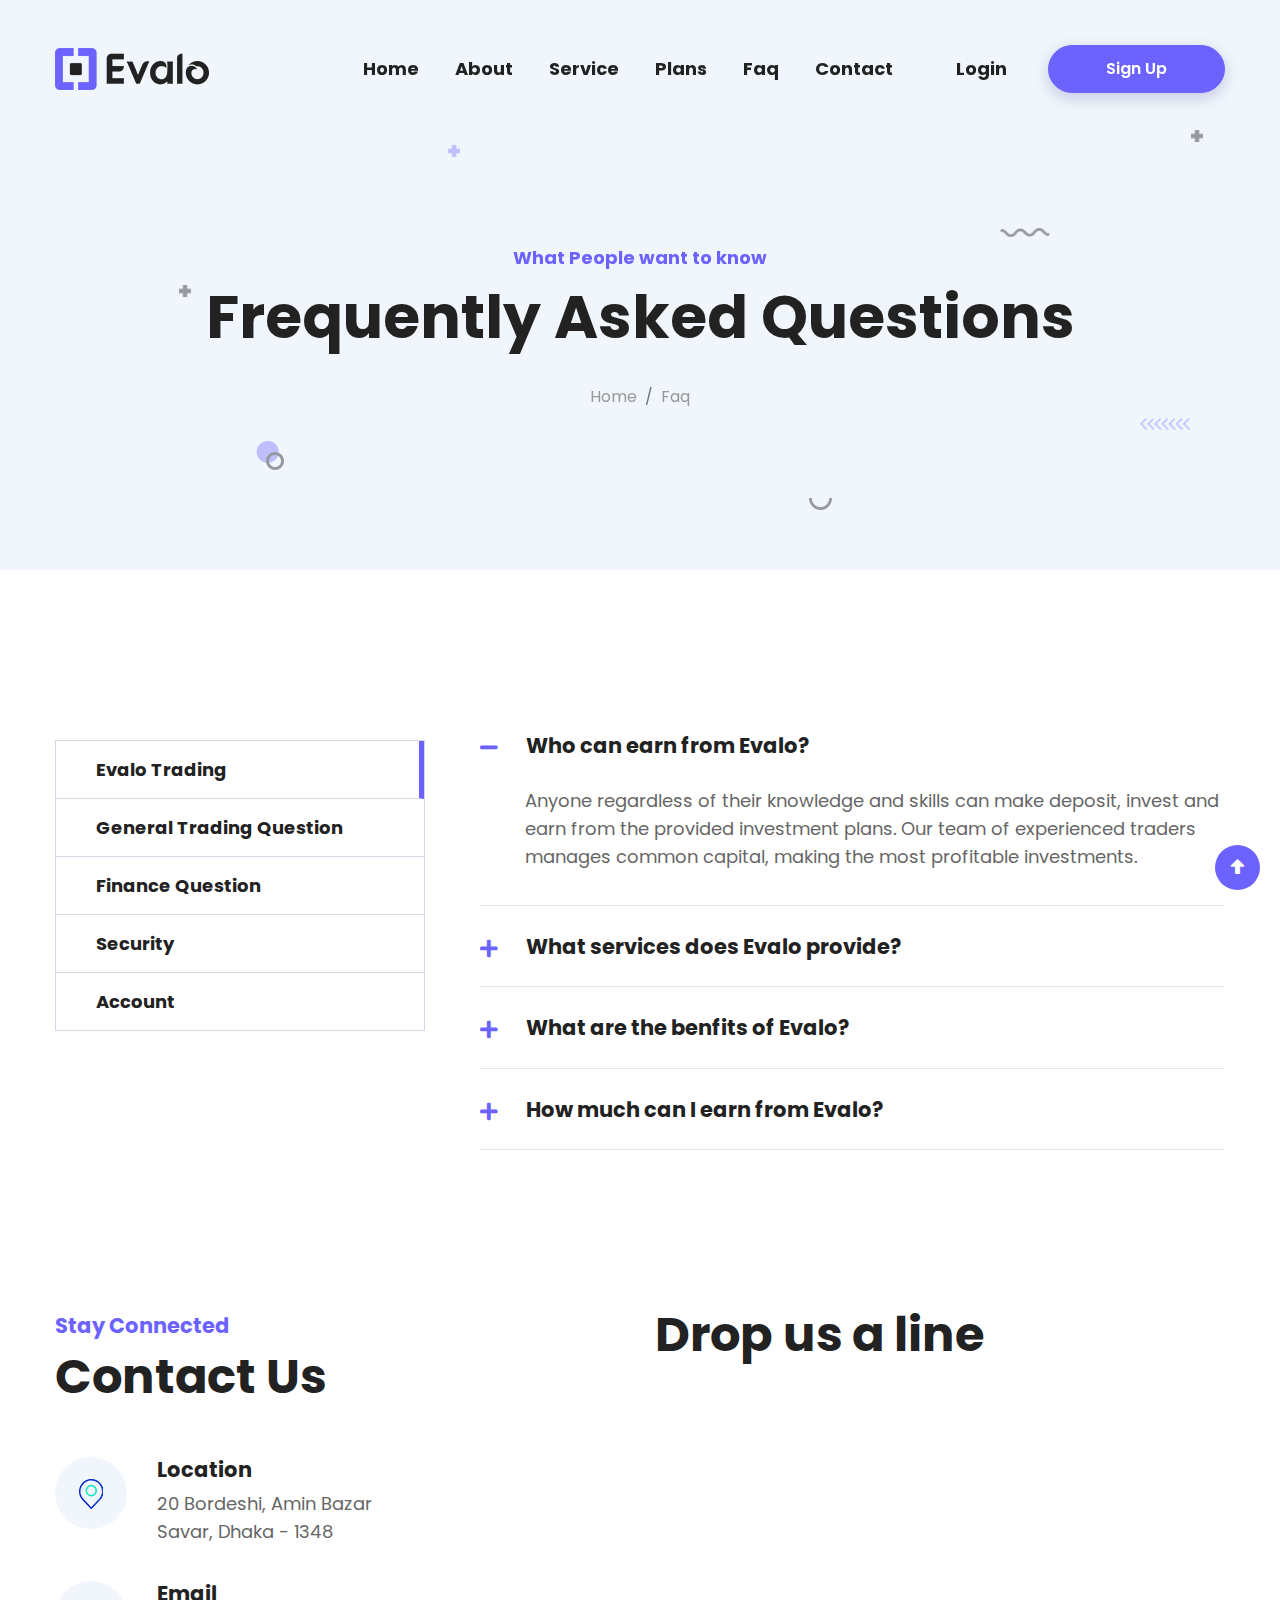
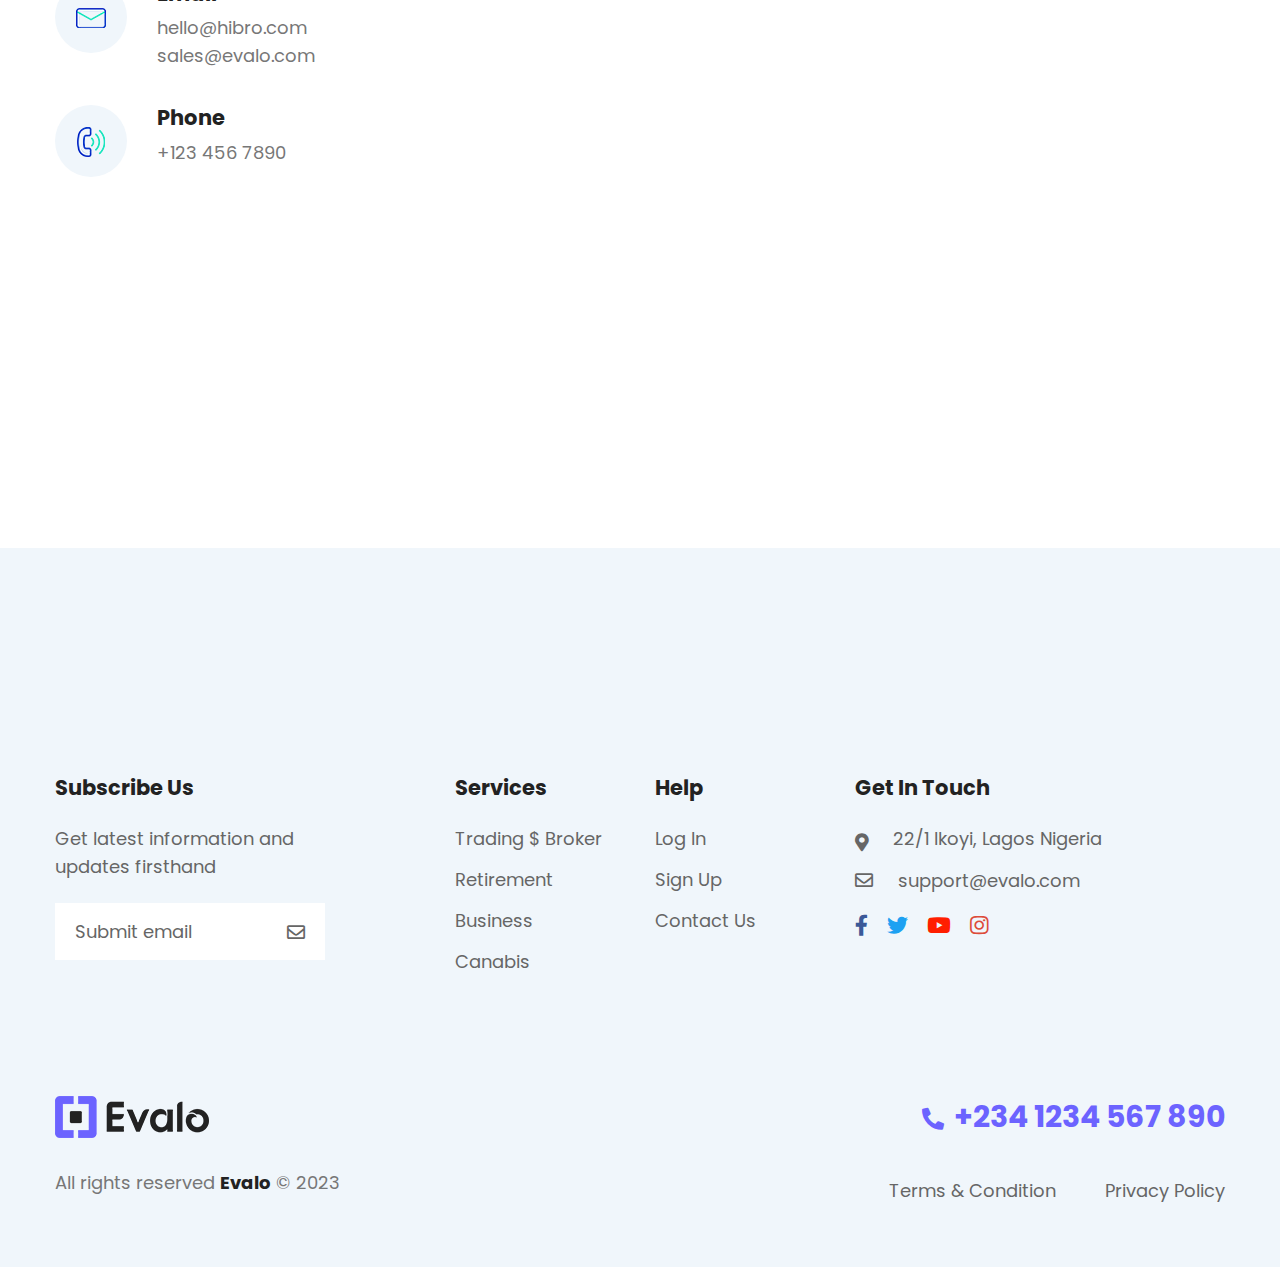
==== faq.html @ d66e5e94 "Initial commit" ====
<!DOCTYPE html>
<html class="no-js" lang="zxx">
  <head>
    <meta charset="utf-8" />
    <meta http-equiv="x-ua-compatible" content="ie=edge" />
    <title>Evalo | Minimal Saas Startup and Agency HTML Template</title>
    <meta name="description" content="" />
    <meta name="viewport" content="width=device-width, initial-scale=1" />
    <link rel="shortcut icon" href="images/logo/favicon.png" type="image/x-icon" />

    <!-- All css here -->
    <link rel="stylesheet" href="css/bootstrap.min.css" />
    <link rel="stylesheet" href="css/fontawesome-all.min.css" />
    <link rel="stylesheet" href="css/flaticon.css" />
    <link rel="stylesheet" href="css/animate.css" />
    <link rel="stylesheet" href="css/aos.css" />
    <link rel="stylesheet" href="css/slick.css" />
    <link rel="stylesheet" href="css/jquery.fancybox.min.css" />
    <link rel="stylesheet" href="css/meanmenu.css" />
    <link rel="stylesheet" href="css/all-animations.css" />
    <link rel="stylesheet" href="css/default.css" />
    <link rel="stylesheet" href="css/style.css" />
    <link rel="stylesheet" href="css/responsive.css" />
  </head>
  <body>
    <!--  ====== preloader=============================================  -->
    <div id="preloader">
      <div id="loading">
        <div id="loading-center">
          <div id="loading-center-absolute">
            <div class="object" id="object_one"></div>
            <div class="object" id="object_two"></div>
            <div class="object" id="object_three"></div>
          </div>
        </div>
      </div>
    </div>

    <!--  ====== header-area-start=======================================  -->
    <header>
      <div id="header-sticky" class="transparent-header home6 header-area">
        <div class="header">
          <div class="container">
            <div class="row align-items-center justify-content-between position-relative">
              <div class="col-xl-2 col-lg-2 col-md-3 col-sm-5 col-6">
                <div class="logo">
                  <a href="index.html" class="d-block"><img src="images/logo/logo.png" alt="Evalo" /></a>
                </div>
              </div>
              <div
                class="col-xl-7 col-lg-7 col-md-1 col-sm-1 col-1 d-none d-lg-flex justify-content-end position-static"
              >
                <div class="main-menu">
                  <nav id="mobile-menu">
                    <ul class="d-block">
                      <li class="full-mega-menu-position">
                        <a href="index.html">Home</a>
                      </li>
                      <li><a href="about-us.html">About</a></li>
                      <li>
                        <a href="service.html">Service</a>
                      </li>
                      <li><a href="plans.html">Plans</a></li>

                      <li><a href="faq.html">Faq</a></li>

                      <li><a href="contact-us.html">Contact</a></li>
                    </ul>
                  </nav>
                </div>
              </div>
              <div class="col-xl-3 col-lg-3 col-md-6 col-sm-6 col-4 pl-lg-0 pl-xl-3">
                <div class="header-right d-flex align-items-center justify-content-lg-between justify-content-end">
                  <ul class="header-login d-none d-lg-block">
                    <li>
                      <a
                        class="black-color f-700 black-color"
                        href="login.html"
                        data-toggle="tooltip"
                        data-selector="true"
                        data-placement="bottom"
                        title="Login / Register"
                      >
                        Login</a
                      >
                    </li>
                  </ul>
                  <div class="my-btn ml-20 d-none d-sm-block">
                    <a href="sign-up.html" class="btn theme-bg text-capitalize">Sign Up</a>
                  </div>
                  <div class="d-block d-lg-none pl-20">
                    <a class="mobile-menubar theme-color" href="javascript:void(0);"><i class="far fa-bars"></i></a>
                  </div>
                </div>
              </div>
            </div>
          </div>
        </div>
      </div>
    </header>

    <!--  ====== header extra info start================================== -->

    <div class="side-mobile-menu white-bg pt-10 pb-30 pl-35 pr-30 pb-100">
      <div class="w-100">
        <div class="close-icon d-inline-block float-right clear-both mt-15 mb-10">
          <a href="javascript:void(0);"
            ><span class="icon-clear theme-color"><i class="fa fa-times"></i></span
          ></a>
        </div>
      </div>

      <div class="side-menu-search header-search-content mt-100 pr-15">
        <form action="#" class="position-relative">
          <input class="w-100 rounded-0 pb-2" type="text" placeholder="Type Keyword..." />
          <a class="position-absolute right-0 top-0 dark-black-color d-block" href="#"><i class="fas fa-search"></i></a>
        </form>
      </div>

      <div class="mobile-menu mt-10 w-100"></div>

      <ul class="social-link pt-50 clear-both">
        <li class="d-inline-block">
          <a class="facebook-color text-center pr-15 d-inline-block transition-3" href="#"
            ><i class="fab fa-facebook-f"></i
          ></a>
        </li>
        <li class="d-inline-block">
          <a class="twitter-color text-center pr-15 d-inline-block transition-3" href="#"
            ><i class="fab fa-twitter"></i
          ></a>
        </li>
        <li class="d-inline-block">
          <a class="google-plus-color text-center pr-15 d-inline-block transition-3" href="#"
            ><i class="fab fa-google-plus-g"></i
          ></a>
        </li>
        <li class="d-inline-block">
          <a class="linked-in-color text-center d-inline-block transition-3" href="#"
            ><i class="fab fa-linkedin-in"></i
          ></a>
        </li>
      </ul>

      <div class="mobile-phone-contact phone-contact mt-150 mb-25">
        <h6 class="f-700 mb-0">Call Us</h6>
        <a class="theme-color f-700" href="tell:+8801234567890">+8801234567890</a>
      </div>

      <div class="mobile-subscribe pb-125">
        <h6 class="f-700 mb-1">Subscribe to Our Newsletter</h6>
        <form action="#">
          <div class="subscribe-info mt-10 position-relative">
            <input
              class="sub-name form-control border-0 pl-20 pt-15 pb-15 pr-10 primary-bg secondary-color rounded-0"
              type="email"
              name="email"
              id="m-email"
              placeholder="Submit email"
            />
            <span class="secondary-color d-inline-block position-absolute pointer"
              ><i class="far fa-envelope"></i
            ></span>
          </div>
        </form>
      </div>
    </div>
    <div class="body-overlay"></div>

    <div class="header-search-details text-center white-bg pt-55 pl-60 pr-60">
      <div class="close-icon float-right">
        <a href="javascript:void(0);" class="dark-black-color"><i class="fa fa-times"></i></a>
      </div>
      <div class="header-search-content container mt-100">
        <h3 class="f-700 pb-50">Search</h3>
        <form action="#" class="position-relative mt-200">
          <input class="w-100 rounded-0 pb-20" type="text" placeholder="Type Keyword..." />
          <a class="position-absolute right-0 top-0 dark-black-color d-block" href="#"><i class="fas fa-search"></i></a>
        </form>
      </div>
    </div>

    <main>
      <!-- ======slider-area-start=========================================== -->
      <div class="slider-area position-relative primary-bg">
        <div id="scene" class="position-absolute w-100 h-100">
          <img
            data-depth="0.20"
            class="shape page-shape-1 d-none d-lg-inline-block s-shape"
            src="images/slider/page-shape/page-shape1.png"
            alt="#"
          />
          <img
            data-depth="0.20"
            class="shape page-shape-2 d-none d-lg-inline-block s-shape"
            src="images/slider/page-shape/page-shape2.png"
            alt="#"
          />
          <img
            data-depth="0.20"
            class="shape page-shape-3 d-none d-lg-inline-block"
            src="images/slider/page-shape/page-shape3.png"
            alt="#"
          />
          <img
            data-depth="0.20"
            class="shape page-shape-4 d-none d-lg-inline-block"
            src="images/slider/page-shape/page-shape4.png"
            alt="#"
          />
          <img
            data-depth="0.20"
            class="shape page-shape-5 d-none d-lg-inline-block bounce-animate2"
            src="images/slider/page-shape/page-shape5.png"
            alt="#"
          />
          <img
            data-depth="0.20"
            class="shape page-shape-6 d-none d-lg-inline-block bounce-animate"
            src="images/slider/page-shape/page-shape6.png"
            alt="#"
          />
          <img
            data-depth="0.20"
            class="shape page-shape-7 d-none d-lg-inline-block s-shape"
            src="images/slider/page-shape/page-shape1.png"
            alt="#"
          />
        </div>
        <!-- /shape-slider -->

        <div class="single-page page-height d-flex align-items-center">
          <div class="container">
            <div class="row">
              <div
                class="col-xl-12 col-lg-12 col-md-12 col-sm-12 col-12 d-flex align-items-center justify-content-center"
              >
                <div class="page-title mt-110 text-center">
                  <span class="theme-color f-700">What People want to know</span>
                  <h1 class="text-capitalize f-700 mt-10 mb-20">Frequently Asked Questions</h1>
                  <nav aria-label="breadcrumb">
                    <ol class="breadcrumb justify-content-center bg-transparent">
                      <li class="breadcrumb-item"><a class="secondary-color3" href="index.html">Home</a></li>
                      <li class="breadcrumb-item active text-capitalize secondary-color3" aria-current="page">faq</li>
                    </ol>
                  </nav>
                </div>
              </div>
            </div>
          </div>
        </div>
      </div>

      <!-- ====== faq-page-area-start============================================ -->
      <div class="faq-page-area pt-135 mb-140 over-hidden">
        <div class="container">
          <div class="row">
            <div class="col-xl-4 col-lg-5 col-md-12 col-sm-12 col-12">
              <div class="faq-content mt-35 mb-60">
                <div
                  class="nav nav-pills flex-column faq-nav primary-border"
                  id="faq-tabs"
                  role="tablist"
                  aria-orientation="vertical"
                >
                  <a
                    href="#tab1"
                    class="nav-link active"
                    data-toggle="pill"
                    role="tab"
                    aria-controls="tab1"
                    aria-selected="true"
                  >
                    Evalo Trading
                  </a>
                  <a
                    href="#tab2"
                    class="nav-link"
                    data-toggle="pill"
                    role="tab"
                    aria-controls="tab2"
                    aria-selected="false"
                  >
                    General Trading Question
                  </a>
                  <a
                    href="#tab3"
                    class="nav-link"
                    data-toggle="pill"
                    role="tab"
                    aria-controls="tab3"
                    aria-selected="false"
                  >
                    Finance Question
                  </a>
                  <a
                    href="#tab4"
                    class="nav-link"
                    data-toggle="pill"
                    role="tab"
                    aria-controls="tab4"
                    aria-selected="false"
                  >
                    Security
                  </a>
                  <a
                    href="#tab5"
                    class="nav-link border-bottom-0"
                    data-toggle="pill"
                    role="tab"
                    aria-controls="tab5"
                    aria-selected="false"
                  >
                    Account
                  </a>
                </div>
              </div>
            </div>
            <div class="col-xl-8 col-lg-7 col-md-12 col-sm-12 col-12">
              <div class="faq-wrapper pl-xl-4">
                <div class="tab-content" id="faq-tab-content">
                  <div class="tab-pane show active" id="tab1" role="tabpanel" aria-labelledby="tab1">
                    <div class="accordion" id="accordion-tab-1">
                      <div class="card border-0">
                        <div class="card-header bg-transparent border-bottom-0 p-0" id="accordion-tab-1-heading-1">
                          <h6 class="mb-0">
                            <a
                              href="#"
                              class="btn btn-link black-color f-700 d-block text-left rounded-0 position-relative"
                              data-toggle="collapse"
                              data-target="#accordion-tab-1-content-1"
                              aria-expanded="false"
                              aria-controls="accordion-tab-1-content-1"
                              >Who can earn from Evalo?</a
                            >
                          </h6>
                        </div>
                        <div
                          class="collapse show"
                          id="accordion-tab-1-content-1"
                          aria-labelledby="accordion-tab-1-heading-1"
                          data-parent="#accordion-tab-1"
                        >
                          <div class="card-body">
                            <p>
                              Anyone regardless of their knowledge and skills can make deposit, invest and earn from the
                              provided investment plans. Our team of experienced traders manages common capital, making
                              the most profitable investments.
                            </p>
                          </div>
                        </div>
                      </div>
                      <div class="card border-0">
                        <div class="card-header bg-transparent border-bottom-0 p-0" id="accordion-tab-1-heading-2">
                          <h6 class="mb-0">
                            <a
                              href="#"
                              class="btn btn-link black-color f-700 d-block text-left rounded-0 position-relative collapsed"
                              data-toggle="collapse"
                              data-target="#accordion-tab-1-content-2"
                              aria-expanded="false"
                              aria-controls="accordion-tab-1-content-2"
                              >What services does Evalo provide?</a
                            >
                          </h6>
                        </div>
                        <div
                          class="collapse"
                          id="accordion-tab-1-content-2"
                          aria-labelledby="accordion-tab-1-heading-2"
                          data-parent="#accordion-tab-1"
                        >
                          <div class="card-body">
                            <p>
                              The Evalo Investment Program is an ideal experts managing clients investments, diversify
                              their portfolio and find ways to make the most out of their capital. Evalo acts as an
                              intermediary allowing investors interested in maximizing returns to place their funds in
                              their desired investment plan.
                            </p>
                          </div>
                        </div>
                      </div>
                      <div class="card border-0">
                        <div class="card-header bg-transparent border-bottom-0 p-0" id="accordion-tab-1-heading-3">
                          <h6 class="mb-0">
                            <a
                              href="#"
                              class="btn btn-link black-color f-700 d-block text-left rounded-0 position-relative collapsed"
                              data-toggle="collapse"
                              data-target="#accordion-tab-1-content-3"
                              aria-expanded="false"
                              aria-controls="accordion-tab-1-content-3"
                              >What are the benfits of Evalo?</a
                            >
                          </h6>
                        </div>
                        <div
                          class="collapse"
                          id="accordion-tab-1-content-3"
                          aria-labelledby="accordion-tab-1-heading-3"
                          data-parent="#accordion-tab-1"
                        >
                          <div class="card-body">
                            <p>
                              Benefit from our scalable and cost-efficient Invesment Plan that cover a wide range of
                              global markets. Increase your market exposure with leverage, control the size of your
                              income with our intuitive Investment Plans and reduce your trading costs with our
                              compelling spreads and award-winning success stories.
                            </p>
                          </div>
                        </div>
                      </div>
                      <div class="card border-0">
                        <div class="card-header bg-transparent border-bottom-0 p-0" id="accordion-tab-1-heading-4">
                          <h6 class="mb-0">
                            <a
                              href="#"
                              class="btn btn-link black-color f-700 d-block text-left rounded-0 position-relative collapsed"
                              data-toggle="collapse"
                              data-target="#accordion-tab-1-content-4"
                              aria-expanded="false"
                              aria-controls="accordion-tab-1-content-4"
                              >How much can I earn from Evalo?</a
                            >
                          </h6>
                        </div>
                        <div
                          class="collapse"
                          id="accordion-tab-1-content-4"
                          aria-labelledby="accordion-tab-1-heading-4"
                          data-parent="#accordion-tab-1"
                        >
                          <div class="card-body">
                            <p>
                              Our investment plans provide 1% – 5% daily income depending on the investment plan you
                              choose. You can also use the profit calculator on our site to find out the exact figure.
                              In addition, you can take part in the affiliate program and receive 5% from the deposit of
                              each new depositor that you have invited.
                            </p>
                          </div>
                        </div>
                      </div>
                    </div>
                  </div>
                  <div class="tab-pane" id="tab2" role="tabpanel" aria-labelledby="tab2">
                    <div class="accordion" id="accordion-tab-2">
                      <div class="card border-0">
                        <div class="card-header bg-transparent border-bottom-0 p-0" id="accordion-tab-2-heading-1">
                          <h6 class="mb-0">
                            <a
                              href="#"
                              class="btn btn-link black-color f-700 d-block text-left rounded-0 position-relative"
                              data-toggle="collapse"
                              data-target="#accordion-tab-2-content-1"
                              aria-expanded="false"
                              aria-controls="accordion-tab-2-content-1"
                              >What are financial markets?</a
                            >
                          </h6>
                        </div>
                        <div
                          class="collapse show"
                          id="accordion-tab-2-content-1"
                          aria-labelledby="accordion-tab-2-heading-1"
                          data-parent="#accordion-tab-2"
                        >
                          <div class="card-body">
                            <p>
                              Financial markets refer broadly to any marketplace where the trading of securities occurs,
                              including the stock market, bond market, forex market, cryptocurrency market and
                              derivatives market, among others.
                            </p>
                          </div>
                        </div>
                      </div>
                      <div class="card border-0">
                        <div class="card-header bg-transparent border-bottom-0 p-0" id="accordion-tab-2-heading-2">
                          <h6 class="mb-0">
                            <a
                              href="#"
                              class="btn btn-link black-color f-700 d-block text-left rounded-0 position-relative collapsed"
                              data-toggle="collapse"
                              data-target="#accordion-tab-2-content-2"
                              aria-expanded="false"
                              aria-controls="accordion-tab-2-content-2"
                              >What is Forex?</a
                            >
                          </h6>
                        </div>
                        <div
                          class="collapse"
                          id="accordion-tab-2-content-2"
                          aria-labelledby="accordion-tab-2-heading-2"
                          data-parent="#accordion-tab-2"
                        >
                          <div class="card-body">
                            <p>
                              The foreign exchange market is a global decentralized or over-the-counter market for the
                              trading of currencies. This market determines foreign exchange rates for every currency.
                            </p>
                          </div>
                        </div>
                      </div>
                      <div class="card border-0">
                        <div class="card-header bg-transparent border-bottom-0 p-0" id="accordion-tab-2-heading-3">
                          <h6 class="mb-0">
                            <a
                              href="#"
                              class="btn btn-link black-color f-700 d-block text-left rounded-0 position-relative collapsed"
                              data-toggle="collapse"
                              data-target="#accordion-tab-2-content-3"
                              aria-expanded="false"
                              aria-controls="accordion-tab-2-content-3"
                              >What is cryptocurrency?</a
                            >
                          </h6>
                        </div>
                        <div
                          class="collapse"
                          id="accordion-tab-2-content-3"
                          aria-labelledby="accordion-tab-2-heading-3"
                          data-parent="#accordion-tab-2"
                        >
                          <div class="card-body">
                            <p>
                              A cryptocurrency like bitcoin is a virtual currency traded peer-to-peer on a blockchain,
                              independent of centralized authorities like banks and governments. Because
                              cryptocurrencies are entirely virtual, they are not backed by physical commodities and
                              have no intrinsic value.
                            </p>
                          </div>
                        </div>
                      </div>
                      <div class="card border-0">
                        <div class="card-header bg-transparent border-bottom-0 p-0" id="accordion-tab-2-heading-4">
                          <h6 class="mb-0">
                            <a
                              href="#"
                              class="btn btn-link black-color f-700 d-block text-left rounded-0 position-relative collapsed"
                              data-toggle="collapse"
                              data-target="#accordion-tab-2-content-4"
                              aria-expanded="false"
                              aria-controls="accordion-tab-2-content-4"
                              >What are commodities?</a
                            >
                          </h6>
                        </div>
                        <div
                          class="collapse"
                          id="accordion-tab-2-content-4"
                          aria-labelledby="accordion-tab-2-heading-4"
                          data-parent="#accordion-tab-2"
                        >
                          <div class="card-body">
                            <p>
                              Indices are measurement of the price performance of a group of shares from a particular
                              exchange. The FTSE 100, for example, represents the 100 largest stocks trading on the
                              London Stock Exchange.
                            </p>
                          </div>
                        </div>
                      </div>
                    </div>
                  </div>
                  <div class="tab-pane" id="tab3" role="tabpanel" aria-labelledby="tab3">
                    <div class="accordion" id="accordion-tab-3">
                      <div class="card border-0">
                        <div class="card-header bg-transparent border-bottom-0 p-0" id="accordion-tab-3-heading-1">
                          <h6 class="mb-0">
                            <a
                              href="#"
                              class="btn btn-link black-color f-700 d-block text-left rounded-0 position-relative"
                              data-toggle="collapse"
                              data-target="#accordion-tab-3-content-1"
                              aria-expanded="false"
                              aria-controls="accordion-tab-3-content-1"
                              >What can I get my first earning?</a
                            >
                          </h6>
                        </div>
                        <div
                          class="collapse show"
                          id="accordion-tab-3-content-1"
                          aria-labelledby="accordion-tab-3-heading-1"
                          data-parent="#accordion-tab-3"
                        >
                          <div class="card-body">
                            <p>Your first earning will appear 24 hours from the time you invested funds</p>
                          </div>
                        </div>
                      </div>
                      <div class="card border-0">
                        <div class="card-header bg-transparent border-bottom-0 p-0" id="accordion-tab-3-heading-2">
                          <h6 class="mb-0">
                            <a
                              href="#"
                              class="btn btn-link black-color f-700 d-block text-left rounded-0 position-relative collapsed"
                              data-toggle="collapse"
                              data-target="#accordion-tab-3-content-2"
                              aria-expanded="false"
                              aria-controls="accordion-tab-3-content-2"
                              >How much can I invest?</a
                            >
                          </h6>
                        </div>
                        <div
                          class="collapse"
                          id="accordion-tab-3-content-2"
                          aria-labelledby="accordion-tab-3-heading-2"
                          data-parent="#accordion-tab-3"
                        >
                          <div class="card-body">
                            <p>
                              The minimum deposit is $ 10, and maximum deposit is $15,000,000 for Payment with fiat
                              currencies (cryptocurrency) while the minimum deposit for bank wires and transfers are
                              $10,000 and maximum deposit is $5,000,000.
                            </p>
                          </div>
                        </div>
                      </div>
                      <div class="card border-0">
                        <div class="card-header bg-transparent border-bottom-0 p-0" id="accordion-tab-3-heading-3">
                          <h6 class="mb-0">
                            <a
                              href="#"
                              class="btn btn-link black-color f-700 d-block text-left rounded-0 position-relative collapsed"
                              data-toggle="collapse"
                              data-target="#accordion-tab-3-content-3"
                              aria-expanded="false"
                              aria-controls="accordion-tab-3-content-3"
                              >What are withdrawal limits?</a
                            >
                          </h6>
                        </div>
                        <div
                          class="collapse"
                          id="accordion-tab-3-content-3"
                          aria-labelledby="accordion-tab-3-heading-3"
                          data-parent="#accordion-tab-3"
                        >
                          <div class="card-body">
                            <p>
                              Minimum Withdrawal allowed is $5 with cryptocurrency and $1000 for bank wires and
                              transfers. You can withdraw up to $1,000,000 per day. The number of withdrawal requests is
                              unlimited. The withdrawal request must not exceed the amount available on your account.
                            </p>
                          </div>
                        </div>
                      </div>
                      <div class="card border-0">
                        <div class="card-header bg-transparent border-bottom-0 p-0" id="accordion-tab-3-heading-4">
                          <h6 class="mb-0">
                            <a
                              href="#"
                              class="btn btn-link black-color f-700 d-block text-left rounded-0 position-relative collapsed"
                              data-toggle="collapse"
                              data-target="#accordion-tab-3-content-4"
                              aria-expanded="false"
                              aria-controls="accordion-tab-3-content-4"
                              >Are there withdrawal fees?</a
                            >
                          </h6>
                        </div>
                        <div
                          class="collapse"
                          id="accordion-tab-3-content-4"
                          aria-labelledby="accordion-tab-3-heading-4"
                          data-parent="#accordion-tab-3"
                        >
                          <div class="card-body">
                            <p>
                              Yes, 5% fee for withdrawal made through cryptocurrency and other fiat currency. Note that
                              higher fees are charged for withdrawals via wire transfer to your bank account, because
                              the bank takes a commission from us for sending the transfer. But you pay commission
                              according to the rules of the chosen payment system. We do not establish any hidden fees.
                            </p>
                          </div>
                        </div>
                      </div>
                    </div>
                  </div>
                  <div class="tab-pane" id="tab4" role="tabpanel" aria-labelledby="tab4">
                    <div class="accordion" id="accordion-tab-4">
                      <div class="card border-0">
                        <div class="card-header bg-transparent border-bottom-0 p-0" id="accordion-tab-4-heading-1">
                          <h6 class="mb-0">
                            <a
                              href="#"
                              class="btn btn-link black-color f-700 d-block text-left rounded-0 position-relative collapsed"
                              data-toggle="collapse"
                              data-target="#accordion-tab-4-content-1"
                              aria-expanded="false"
                              aria-controls="accordion-tab-4-content-1"
                              >How do we protect your personal data?</a
                            >
                          </h6>
                        </div>
                        <div
                          class="collapse show"
                          id="accordion-tab-4-content-1"
                          aria-labelledby="accordion-tab-4-heading-1"
                          data-parent="#accordion-tab-4"
                        >
                          <div class="card-body">
                            <p>We use SSL certificate for secure connection.</p>
                          </div>
                        </div>
                      </div>
                      <div class="card border-0">
                        <div class="card-header bg-transparent border-bottom-0 p-0" id="accordion-tab-4-heading-2">
                          <h6 class="mb-0">
                            <a
                              href="#"
                              class="btn btn-link black-color f-700 d-block text-left rounded-0 position-relative collapsed"
                              data-toggle="collapse"
                              data-target="#accordion-tab-4-content-2"
                              aria-expanded="false"
                              aria-controls="accordion-tab-4-content-2"
                              >Can I be sure that no one will know my wallet data?</a
                            >
                          </h6>
                        </div>
                        <div
                          class="collapse"
                          id="accordion-tab-4-content-2"
                          aria-labelledby="accordion-tab-4-heading-2"
                          data-parent="#accordion-tab-4"
                        >
                          <div class="card-body">
                            <p>
                              Yes, if you do not pass the login and password to third parties. The third parties cannot
                              get this information through our website.
                            </p>
                          </div>
                        </div>
                      </div>
                      <div class="card border-0">
                        <div class="card-header bg-transparent border-bottom-0 p-0" id="accordion-tab-4-heading-3">
                          <h6 class="mb-0">
                            <a
                              href="#"
                              class="btn btn-link black-color f-700 d-block text-left rounded-0 position-relative collapsed"
                              data-toggle="collapse"
                              data-target="#accordion-tab-4-content-3"
                              aria-expanded="false"
                              aria-controls="accordion-tab-4-content-3"
                              >Is it safe to conduct all transactions in cryptocurrency?</a
                            >
                          </h6>
                        </div>
                        <div
                          class="collapse"
                          id="accordion-tab-4-content-3"
                          aria-labelledby="accordion-tab-4-heading-3"
                          data-parent="#accordion-tab-4"
                        >
                          <div class="card-body">
                            <p>
                              Yes, absolutely. Thanks to the technology of the blockchain only you can make any changes
                              in your account.
                            </p>
                          </div>
                        </div>
                      </div>
                    </div>
                  </div>
                  <div class="tab-pane" id="tab5" role="tabpanel" aria-labelledby="tab5">
                    <div class="accordion" id="accordion-tab-5">
                      <div class="card border-0">
                        <div class="card-header bg-transparent border-bottom-0 p-0" id="accordion-tab-5-heading-1">
                          <h6 class="mb-0">
                            <a
                              href="#"
                              class="btn btn-link black-color f-700 d-block text-left rounded-0 position-relative collapsed"
                              data-toggle="collapse"
                              data-target="#accordion-tab-5-content-1"
                              aria-expanded="false"
                              aria-controls="accordion-tab-5-content-1"
                              >How many accounts can I have?</a
                            >
                          </h6>
                        </div>
                        <div
                          class="collapse show"
                          id="accordion-tab-5-content-1"
                          aria-labelledby="accordion-tab-5-heading-1"
                          data-parent="#accordion-tab-5"
                        >
                          <div class="card-body">
                            <p>Only one. If you try to create a second account, your profile will be blocked.</p>
                          </div>
                        </div>
                      </div>
                      <div class="card border-0">
                        <div class="card-header bg-transparent border-bottom-0 p-0" id="accordion-tab-5-heading-2">
                          <h6 class="mb-0">
                            <a
                              href="#"
                              class="btn btn-link black-color f-700 d-block text-left rounded-0 position-relative collapsed"
                              data-toggle="collapse"
                              data-target="#accordion-tab-5-content-2"
                              aria-expanded="false"
                              aria-controls="accordion-tab-5-content-2"
                              >How can I create my own account?</a
                            >
                          </h6>
                        </div>
                        <div
                          class="collapse"
                          id="accordion-tab-5-content-2"
                          aria-labelledby="accordion-tab-5-heading-2"
                          data-parent="#accordion-tab-5"
                        >
                          <div class="card-body">
                            <p>
                              Click the registration/signup link and enter all the data. Be sure to review the terms of
                              cooperation and confirm this at registration by placing a marker. After that you will have
                              access to your personal account.
                            </p>
                          </div>
                        </div>
                      </div>
                      <div class="card border-0">
                        <div class="card-header bg-transparent border-bottom-0 p-0" id="accordion-tab-5-heading-3">
                          <h6 class="mb-0">
                            <a
                              href="#"
                              class="btn btn-link black-color f-700 d-block text-left rounded-0 position-relative collapsed"
                              data-toggle="collapse"
                              data-target="#accordion-tab-5-content-3"
                              aria-expanded="false"
                              aria-controls="accordion-tab-5-content-3"
                              >How can I make a deposit?</a
                            >
                          </h6>
                        </div>
                        <div
                          class="collapse"
                          id="accordion-tab-5-content-3"
                          aria-labelledby="accordion-tab-5-heading-3"
                          data-parent="#accordion-tab-5"
                        >
                          <div class="card-body">
                            <p>
                              Log in or register on our site and log in to your account. In the “Dashboard” section,
                              click “Add Funds” then select the payment system and transfer the necessary amount into
                              your account.
                            </p>
                          </div>
                        </div>
                      </div>
                      <div class="card border-0">
                        <div class="card-header bg-transparent border-bottom-0 p-0" id="accordion-tab-5-heading-4">
                          <h6 class="mb-0">
                            <a
                              href="#"
                              class="btn btn-link black-color f-700 d-block text-left rounded-0 position-relative collapsed"
                              data-toggle="collapse"
                              data-target="#accordion-tab-5-content-4"
                              aria-expanded="false"
                              aria-controls="accordion-tab-5-content-4"
                              >What if I forgot my password?</a
                            >
                          </h6>
                        </div>
                        <div
                          class="collapse"
                          id="accordion-tab-5-content-4"
                          aria-labelledby="accordion-tab-5-heading-4"
                          data-parent="#accordion-tab-5"
                        >
                          <div class="card-body">
                            <p>
                              When registering, you indicated the secret question and the answer to it – this
                              information will be needed for recovery. Click the “Forgot Password” link and enter your
                              email address. Then follow the instructions.
                            </p>
                          </div>
                        </div>
                      </div>
                    </div>
                  </div>
                </div>
              </div>
            </div>
          </div>
        </div>
      </div>

      <!-- ====== contact-area-start
            ==================================================== -->
      <div id="contact" class="contact-area mb-165 mt-155">
        <div class="contact-wrapper position-relative">
          <div class="container">
            <div class="row">
              <div class="col-xl-6 col-lg-5 col-md-12 col-sm-12 col-12">
                <div class="contact-wrapper pb-20">
                  <div class="title text-md-center text-lg-left">
                    <span class="theme-color f-700">Stay Connected</span>
                    <h3 class="f-700">Contact Us</h3>
                  </div>
                  <ul class="contact-info-content d-md-flex justify-content-between d-lg-block mt-50">
                    <li
                      class="contact-location s-contact text-md-center text-lg-left mb-35 transition-3 d-lg-flex d-flex d-md-block"
                    >
                      <div class="contact-icon d-inline-block text-center primary-bg mr-30">
                        <span class="text-white d-inline-block">
                          <img src="images/icon/placeholder-icon.png" alt="image" />
                        </span>
                      </div>
                      <div class="contact-text">
                        <h4 class="f-700 mb-2">Location</h4>
                        <p class="secondary-color mb-0">
                          20 Bordeshi, Amin Bazar <br />
                          Savar, Dhaka - 1348
                        </p>
                      </div>
                    </li>
                    <li
                      class="contact-email s-contact text-md-center text-lg-left mb-35 transition-3 d-lg-flex d-flex d-md-block"
                    >
                      <div class="contact-icon d-inline-block text-center primary-bg mr-30">
                        <span class="text-white d-inline-block">
                          <img src="images/icon/letter-icon.png" alt="image" />
                        </span>
                      </div>
                      <div class="contact-text">
                        <h4 class="f-700 mb-2">Email</h4>
                        <p class="mb-0">
                          <a class="secondary-color2 primary-hover d-block" href="#">hello@hibro.com</a>
                          <a class="secondary-color2 primary-hover d-block" href="#">sales@evalo.com</a>
                        </p>
                      </div>
                    </li>
                    <li
                      class="contact-phone s-contact text-md-center text-lg-left mb-40 transition-3 d-lg-flex d-flex d-md-block"
                    >
                      <div class="contact-icon d-inline-block text-center primary-bg mr-30">
                        <span class="text-white d-inline-block">
                          <img src="images/icon/call-icon.png" alt="image" />
                        </span>
                      </div>
                      <div class="contact-text">
                        <h4 class="f-700 mb-2">Phone</h4>
                        <p class="mb-0">
                          <a class="secondary-color2 primary-hover d-block" href="#">+123 456 7890</a>
                        </p>
                      </div>
                    </li>
                  </ul>
                </div>
              </div>
              <div class="col-xl-6 col-lg-7 col-md-12 col-sm-12 col-12">
                <div class="contact-wrapper">
                  <div class="contact-form">
                    <div class="title px-md-5 px-lg-0 text-md-center text-lg-left">
                      <h3 class="f-700 mb-40">Drop us a line</h3>
                      <!-- <p class="mb-20">
                        Phasellus seiusmod tempor incididunt ut labore et dolore magna aliqua. Ut enim ad minim veniam
                      </p> -->
                    </div>
                    <form
                      action="https://ethemestudio.com/demo/evalo/evalo-html-template/php/mail.php"
                      method="POST"
                      id="contact-form"
                    >
                      <div class="contact-info text-md-center text-lg-left pt-20">
                        <div class="row">
                          <div
                            class="col-xl-12 col-lg-12 col-md-12 col-sm-12 col-12 mb-15"
                            data-aos="fade-up"
                            data-aos-anchor-placement="top-bottom"
                            data-aos-duration="2000"
                          >
                            <input
                              class="name w-100 theme-border pl-20 pt-15 pb-15 pr-10 form-color border-radius5 primary-font-family"
                              type="text"
                              name="inputName"
                              id="inputName"
                              placeholder="Your Name *"
                              required
                            />
                          </div>
                          <div
                            class="col-xl-12 col-lg-12 col-md-12 col-sm-12 col-12 mb-15"
                            data-aos="fade-up"
                            data-aos-anchor-placement="top-bottom"
                            data-aos-duration="2500"
                          >
                            <input
                              class="email w-100 theme-border pl-20 pt-15 pb-15 pr-10 form-color border-radius5 primary-font-family"
                              type="email"
                              name="inputEmail"
                              id="inputEmail"
                              placeholder="Your Email *"
                              required
                            />
                          </div>
                          <div
                            class="col-xl-12 col-lg-12 col-md-12 col-sm-12 col-12 mb-15"
                            data-aos="fade-up"
                            data-aos-anchor-placement="top-bottom"
                            data-aos-duration="2000"
                          >
                            <input
                              class="phone w-100 theme-border pl-20 pt-15 pb-15 pr-10"
                              type="text"
                              name="inputPhone"
                              id="inputPhone"
                              placeholder="Your Phone"
                              required
                            />
                          </div>
                        </div>
                        <div class="row">
                          <div
                            class="col-xl-12 col-lg-12 col-md-12 col-sm-12 col-12 mb-15"
                            data-aos="fade-up"
                            data-aos-anchor-placement="top-bottom"
                            data-aos-duration="2000"
                          >
                            <textarea
                              class="massage w-100 primary-border pl-20 pt-20"
                              name="inputMessage"
                              id="inputMessage"
                              placeholder="Your query *"
                              required
                            ></textarea>
                          </div>
                        </div>
                        <div class="my-btn mt-40">
                          <button
                            class="btn theme-bg text-uppercase f-18 f-700"
                            type="submit"
                            name="submit"
                            data-aos="fade-up"
                            data-aos-anchor-placement="top-bottom"
                            data-aos-duration="2500"
                          >
                            Submit
                          </button>
                        </div>
                      </div>
                    </form>
                    <p class="form-message mt-20"></p>
                  </div>
                </div>
              </div>
            </div>
            <!-- <div class="row over-hidden">
              <div
                class="col-xl-12 col-lg-12 col-md-12 col-sm-12 col-12"
                data-aos="fade-up"
                data-aos-anchor-placement="top-bottom"
                data-aos-duration="2000"
                data-aos-delay="500"
              >
                <div class="map-wrapper z-index-1 mt-120 img-grayscale" id="mapwrapper"></div>
              </div>
            </div> -->
          </div>
        </div>
      </div>
    </main>

    <!-- ====== footer-area-start ============================================ -->
    <footer>
      <div class="footer-area primary-bg pt-200">
        <div class="footer-top pb-55">
          <div class="container">
            <div class="row">
              <div class="col-xl-3 col-lg-4 col-md-12 col-sm-12 col-12">
                <div class="footer-widget f-subscriber-area pb-30 mt-25">
                  <h6 class="text-capitalize f-700 mb-22">Subscribe Us</h6>
                  <div class="footer-subscribe">
                    <p>Get latest information and updates firsthand</p>
                    <form action="#">
                      <div class="subscribe-info mt-22 position-relative">
                        <input
                          class="sub-name form-control border-0 pl-20 pt-15 pb-15 pr-10 white-bg secondary-color rounded-0"
                          type="email"
                          name="email"
                          id="email"
                          placeholder="Submit email"
                        />
                        <span class="secondary-color d-inline-block position-absolute pointer"
                          ><i class="far fa-envelope"></i
                        ></span>
                      </div>
                    </form>
                  </div>
                </div>
              </div>
              <div class="col-xl-2 offset-xl-1 col-lg-2 col-md-3 col-sm-6 col-12">
                <div class="footer-widget f-info pb-30 ml-40 pr-20 mt-25">
                  <h6 class="text-capitalize f-700 mb-22">Services</h6>
                  <ul class="footer-info">
                    <li>
                      <a href="service.html" class="position-relative d-inline-block mb-2">Trading $ Broker</a>
                    </li>
                    <li>
                      <a href="service.html" class="position-relative d-inline-block mb-2">Retirement </a>
                    </li>
                    <li>
                      <a href="service.html" class="position-relative d-inline-block mb-2">Business </a>
                    </li>
                    <li>
                      <a href="service.html" class="position-relative d-inline-block mb-2">Canabis </a>
                    </li>
                  </ul>
                </div>
              </div>
              <div class="col-xl-2 col-lg-2 col-md-3 col-sm-6 col-12">
                <div class="footer-widget f-info pb-30 ml-40 pr-20 mt-25">
                  <h6 class="text-capitalize f-700 mb-22">Help</h6>
                  <ul class="footer-info">
                    <li>
                      <a href="login.html" class="position-relative d-inline-block mb-2">Log In</a>
                    </li>
                    <li>
                      <a href="sign-up.html" class="position-relative d-inline-block mb-2">Sign Up</a>
                    </li>
                    <li>
                      <a href="contact-us.html" class="position-relative d-inline-block mb-2">Contact Us</a>
                    </li>
                  </ul>
                </div>
              </div>
              <div class="col-xl-3 col-lg-4 col-md-6 col-sm-12 col-12 pr-xl-0">
                <div class="footer-widget f-adress pb-40 mt-25">
                  <h6 class="text-capitalize f-700 mb-22">Get in Touch</h6>
                  <ul class="footer-address">
                    <li class="d-flex align-items-start">
                      <span class="f-icon mr-20 mt-1"><i class="fas fa-map-marker-alt"></i></span>
                      <div class="">22/1 Ikoyi, Lagos Nigeria</div>
                    </li>
                    <li>
                      <span class="f-icon mr-20 mt-1"><i class="far fa-envelope"></i></span>
                      support@evalo.com
                    </li>
                  </ul>
                  <ul class="social-link mt-15">
                    <li class="d-inline-block">
                      <a class="facebook-color text-center pr-15 d-inline-block transition-3" href="#"
                        ><i class="fab fa-facebook-f"></i
                      ></a>
                    </li>
                    <li class="d-inline-block">
                      <a class="twitter-color text-center pr-15 d-inline-block transition-3" href="#"
                        ><i class="fab fa-twitter"></i
                      ></a>
                    </li>
                    <li class="d-inline-block">
                      <a class="youtube-color text-center pr-15 d-inline-block transition-3" href="#"
                        ><i class="fab fa-youtube"></i
                      ></a>
                    </li>
                    <li class="d-inline-block">
                      <a class="instagram-color text-center d-inline-block transition-3" href="#"
                        ><i class="fab fa-instagram"></i
                      ></a>
                    </li>
                  </ul>
                </div>
              </div>
            </div>
          </div>
        </div>
        <div class="footer-bottom">
          <div class="container">
            <div class="copyright-area mt-20 pb-50">
              <div class="row align-items-center">
                <div class="col-xl-6 col-lg-6 col-md-6 col-sm-12 col-12 mb-10">
                  <div class="f-logo text-center text-md-left">
                    <img src="images/logo/logo.png" alt="image" />
                  </div>
                </div>
                <div class="col-xl-6 col-lg-6 col-md-6 col-sm-12 col-12 mb-10">
                  <div class="phone-contact text-center text-md-right">
                    <a class="theme-color f-700" href="tell:+8801234567890"
                      ><span class="pr-1"
                        ><span class="d-inline-block"><i class="fas fa-phone-alt"></i></span
                      ></span>
                      +234 1234 567 890</a
                    >
                  </div>
                </div>
              </div>
              <div class="row align-items-center justify-content-between">
                <div class="col-xl-6 col-lg-5 col-md-12 col-sm-12 col-12">
                  <div class="copyright-text text-center text-lg-left mt-20 mb-20">
                    <p class="mb-0 secondary-color2">
                      All rights reserved
                      <a href="https://themeforest.net/user/ethemestudio/portfolio" class="c-theme f-700 black-color"
                        >Evalo</a
                      >
                      © 2023
                    </p>
                  </div>
                </div>
                <div class="col-xl-6 col-lg-7 col-md-12 col-sm-12 col-12">
                  <ul class="useful-link text-center text-lg-right mt-20">
                    <li class="d-inline-block mb-20">
                      <a href="terms.html" class="secondary-color d-inline-block">Terms &amp; Condition</a>
                    </li>
                    <li class="d-inline-block pl-45 mb-20">
                      <a href="privacy.html" class="secondary-color d-inline-block">Privacy Policy</a>
                    </li>
                  </ul>
                </div>
              </div>
            </div>
          </div>
        </div>
      </div>
    </footer>

    <!-- back top -->
    <div id="scroll" class="scroll-up position-relative z-index11">
      <div class="top text-center">
        <span class="white-color theme-bg"><i class="fa fa-arrow-alt-up"></i></span>
      </div>
    </div>

    <!-- All js here -->
    <script src="js/vendor/modernizr-3.5.0.min.js"></script>
    <script src="js/vendor/jquery-1.12.4.min.js"></script>
    <script src="js/popper.min.js"></script>
    <script src="js/bootstrap.min.js"></script>
    <script src="js/parallax.js"></script>
    <script src="js/isotope.pkgd.min.js"></script>
    <script src="js/tilt.jquery.min.js"></script>
    <script src="js/image-loaded.min.js"></script>
    <script src="js/jquery.fancybox.min.js"></script>
    <script src="js/waypoint.js"></script>
    <script src="js/counterup-min.js"></script>
    <script src="js/slick.min.js"></script>
    <script src="js/aos.js"></script>
    <script src="js/plugins.js"></script>
    <script src="js/jquery.meanmenu.min.js"></script>
    <script src="js/main.js"></script>
  </body>
</html>
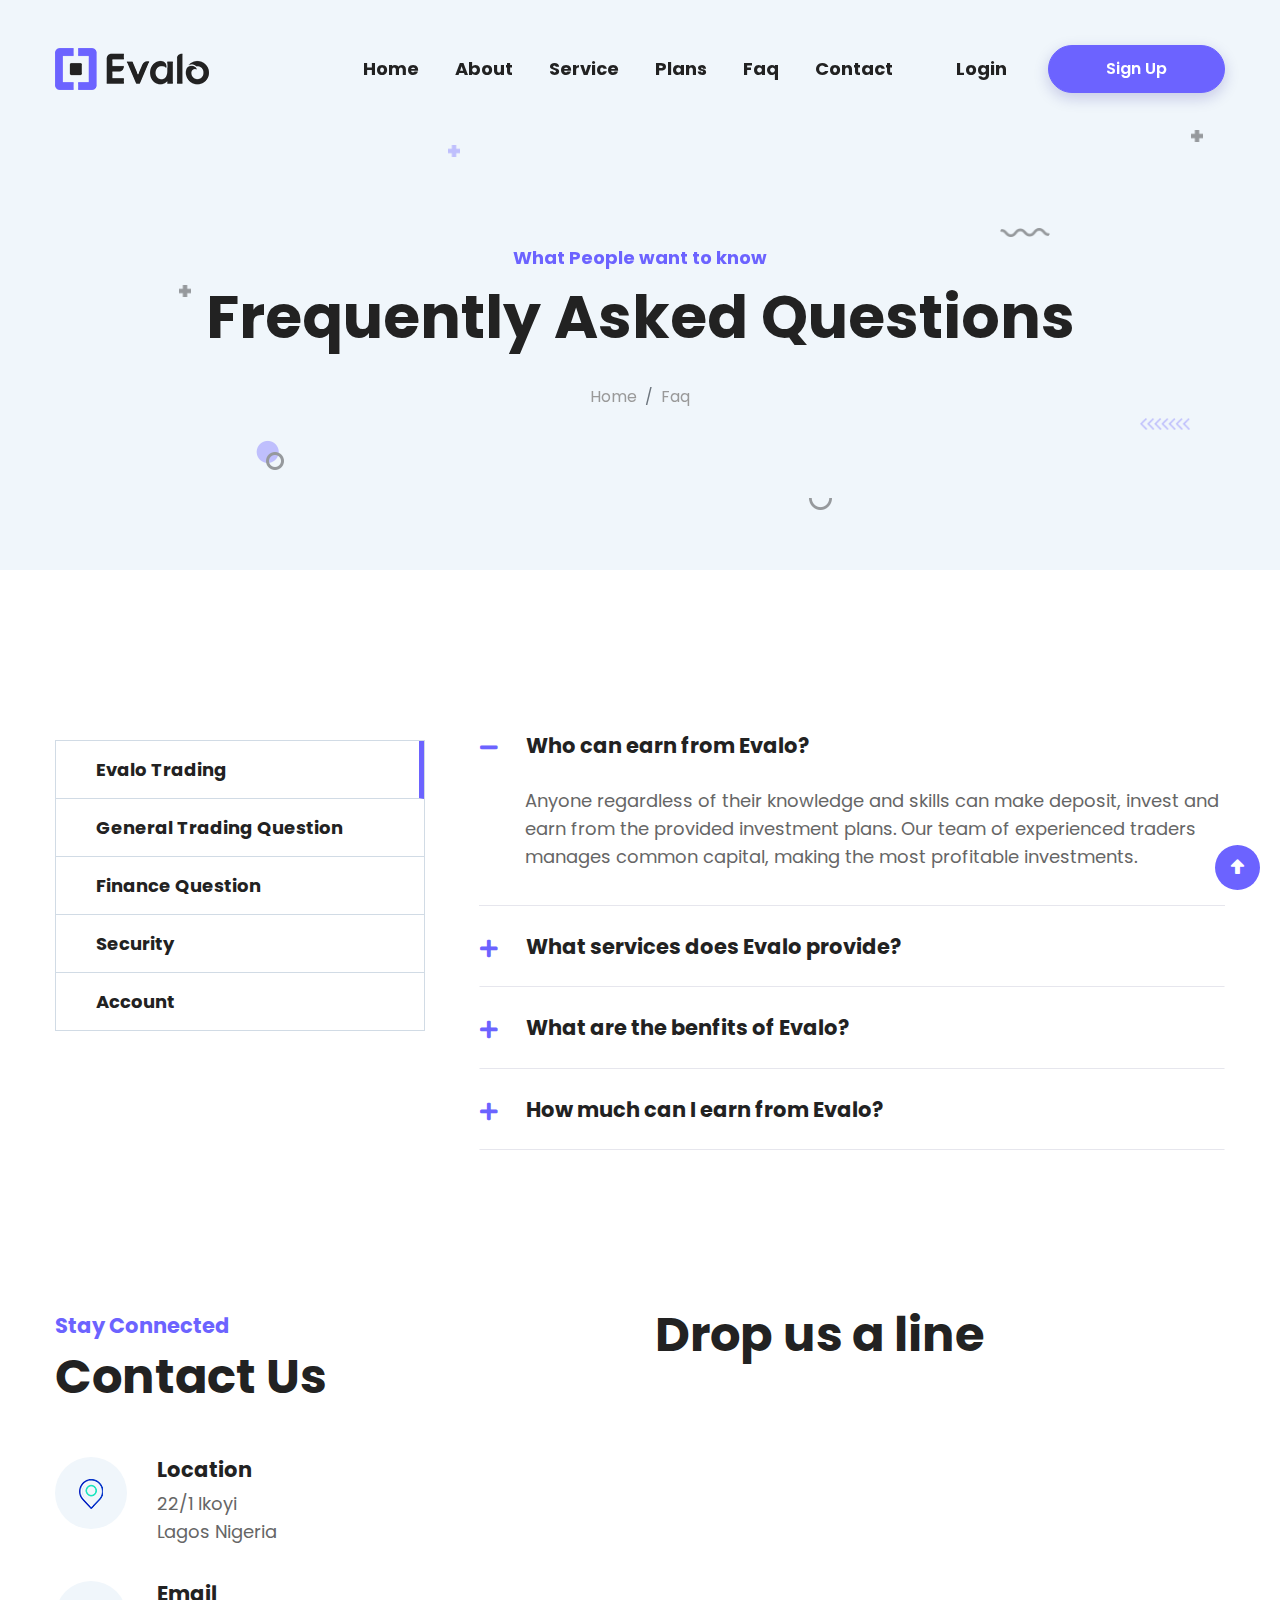
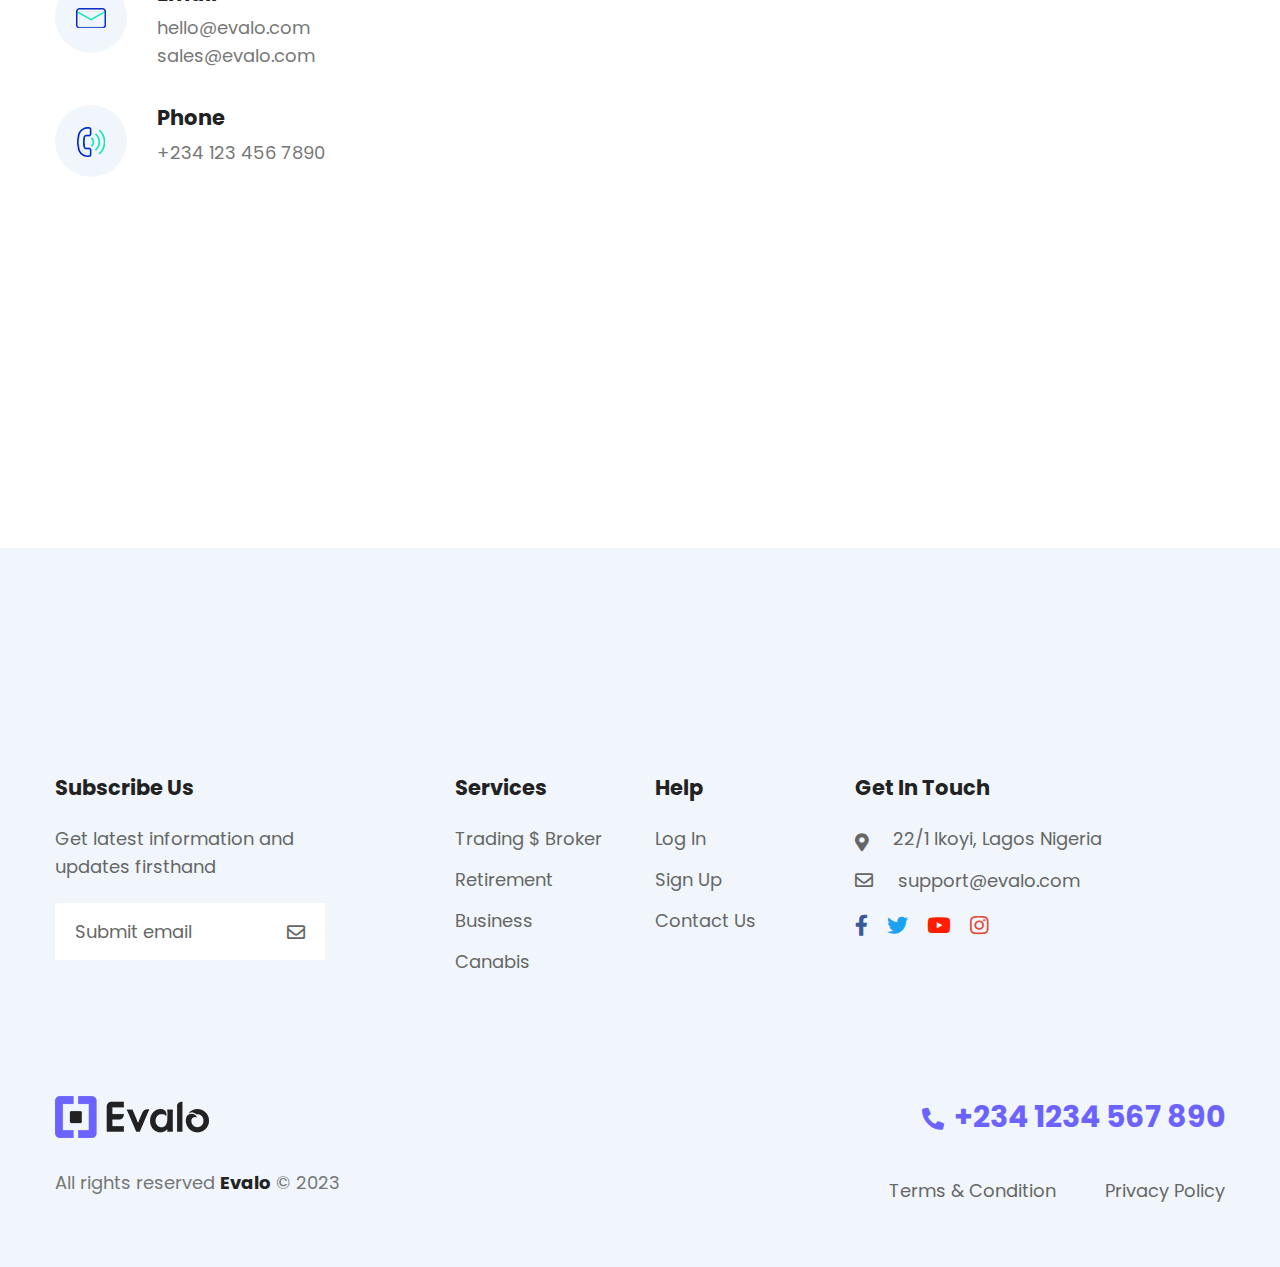
==== commit d6001c7c: "completed" ====
--- a/faq.html
+++ b/faq.html
@@ -227,7 +227,6 @@
             alt="#"
           />
         </div>
-        <!-- /shape-slider -->
 
         <div class="single-page page-height d-flex align-items-center">
           <div class="container">
@@ -911,8 +910,8 @@
                       <div class="contact-text">
                         <h4 class="f-700 mb-2">Location</h4>
                         <p class="secondary-color mb-0">
-                          20 Bordeshi, Amin Bazar <br />
-                          Savar, Dhaka - 1348
+                          22/1 Ikoyi<br />
+                          Lagos Nigeria
                         </p>
                       </div>
                     </li>
@@ -927,7 +926,7 @@
                       <div class="contact-text">
                         <h4 class="f-700 mb-2">Email</h4>
                         <p class="mb-0">
-                          <a class="secondary-color2 primary-hover d-block" href="#">hello@hibro.com</a>
+                          <a class="secondary-color2 primary-hover d-block" href="#">hello@evalo.com</a>
                           <a class="secondary-color2 primary-hover d-block" href="#">sales@evalo.com</a>
                         </p>
                       </div>
@@ -943,7 +942,7 @@
                       <div class="contact-text">
                         <h4 class="f-700 mb-2">Phone</h4>
                         <p class="mb-0">
-                          <a class="secondary-color2 primary-hover d-block" href="#">+123 456 7890</a>
+                          <a class="secondary-color2 primary-hover d-block" href="#">+234 123 456 7890</a>
                         </p>
                       </div>
                     </li>
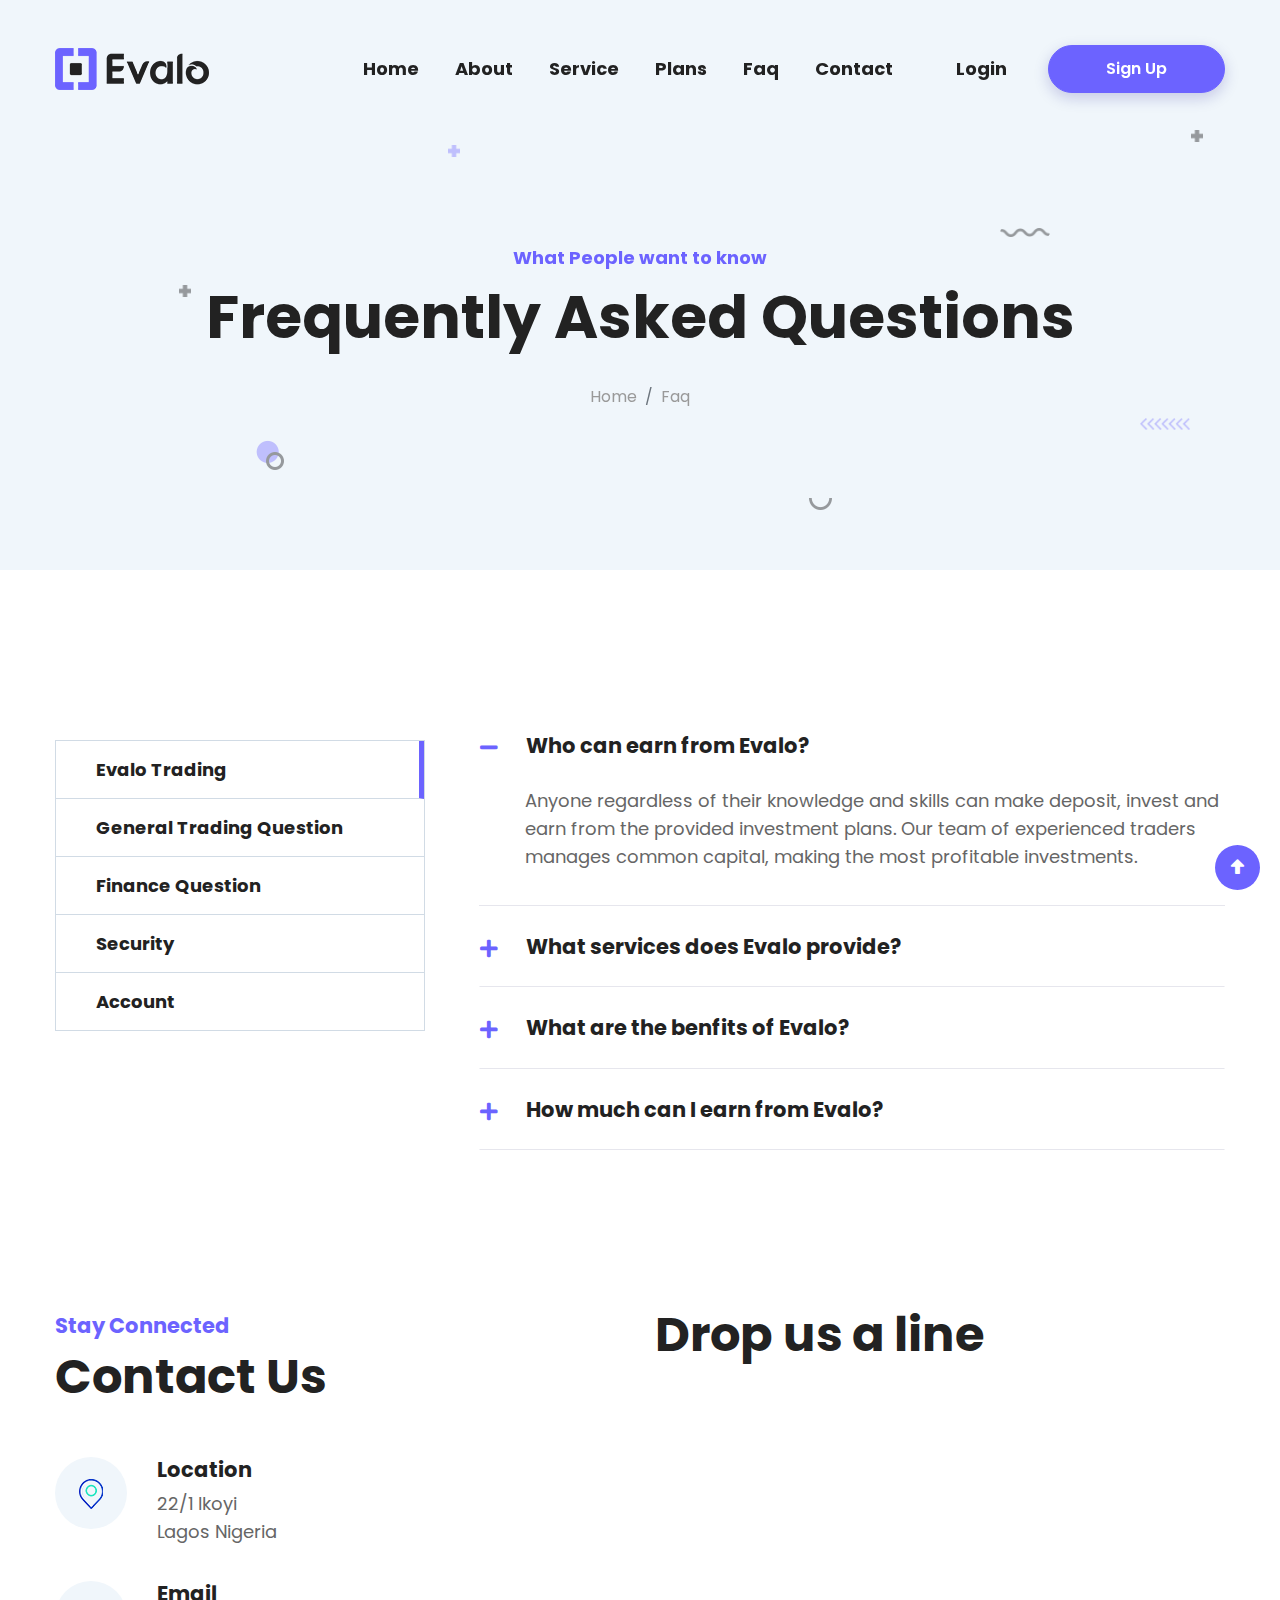
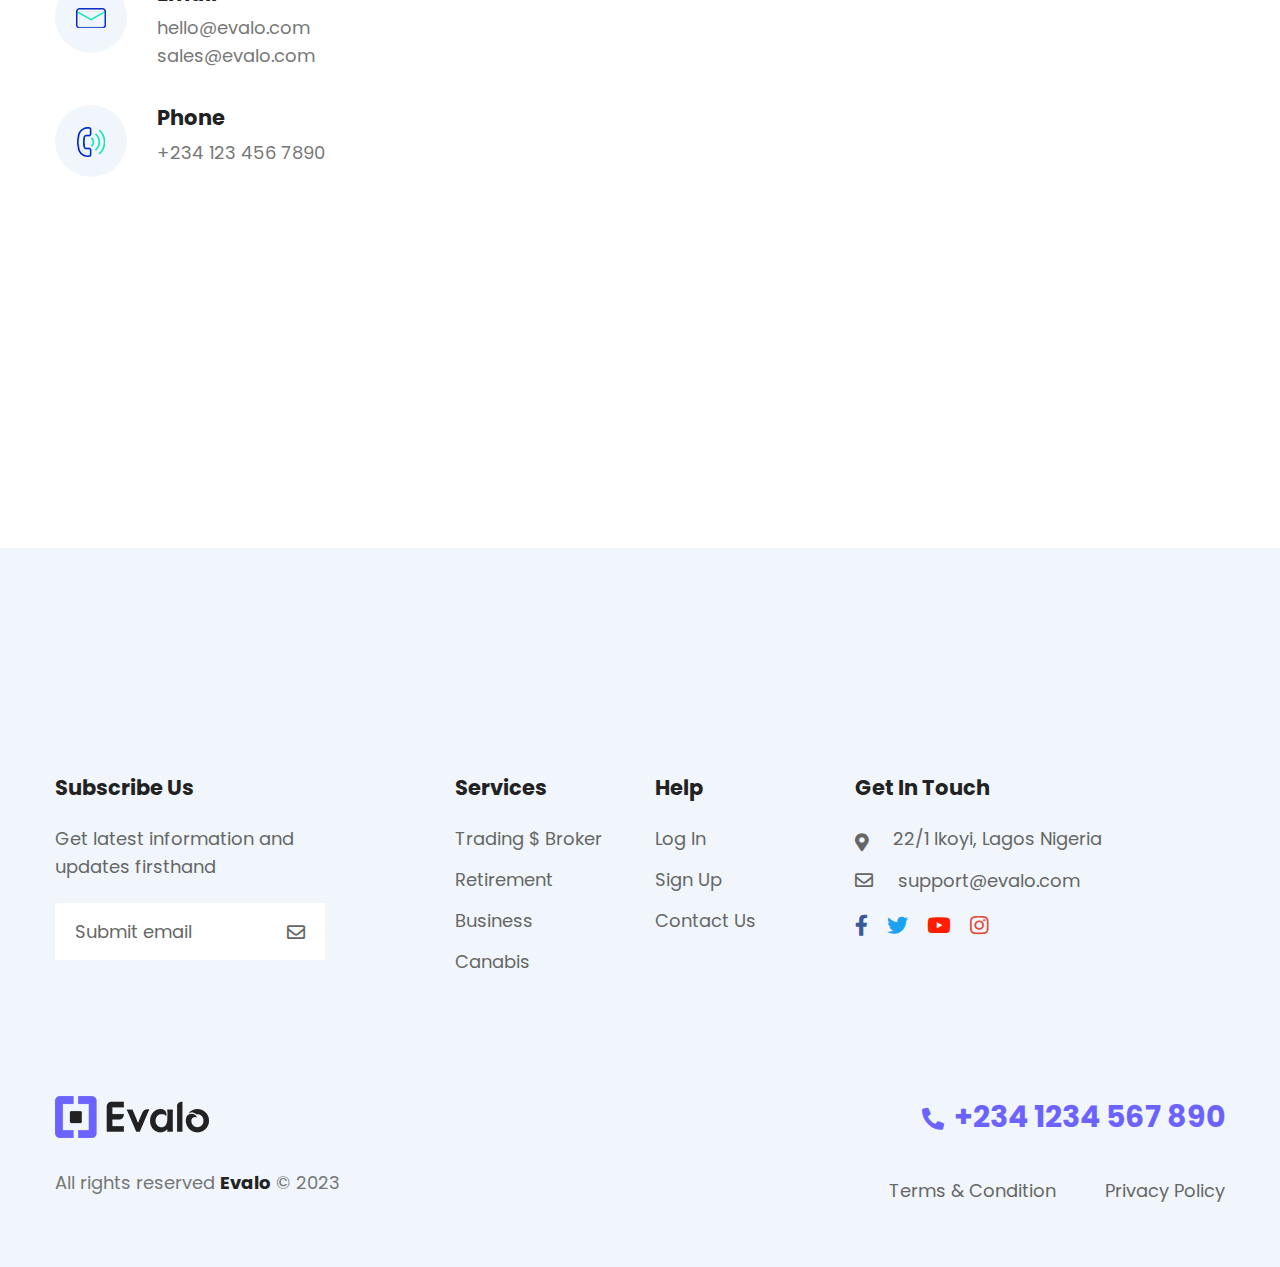
==== commit 460317af: "Privacy policy complete" ====
--- a/faq.html
+++ b/faq.html
@@ -1046,17 +1046,6 @@
                 </div>
               </div>
             </div>
-            <!-- <div class="row over-hidden">
-              <div
-                class="col-xl-12 col-lg-12 col-md-12 col-sm-12 col-12"
-                data-aos="fade-up"
-                data-aos-anchor-placement="top-bottom"
-                data-aos-duration="2000"
-                data-aos-delay="500"
-              >
-                <div class="map-wrapper z-index-1 mt-120 img-grayscale" id="mapwrapper"></div>
-              </div>
-            </div> -->
           </div>
         </div>
       </div>
